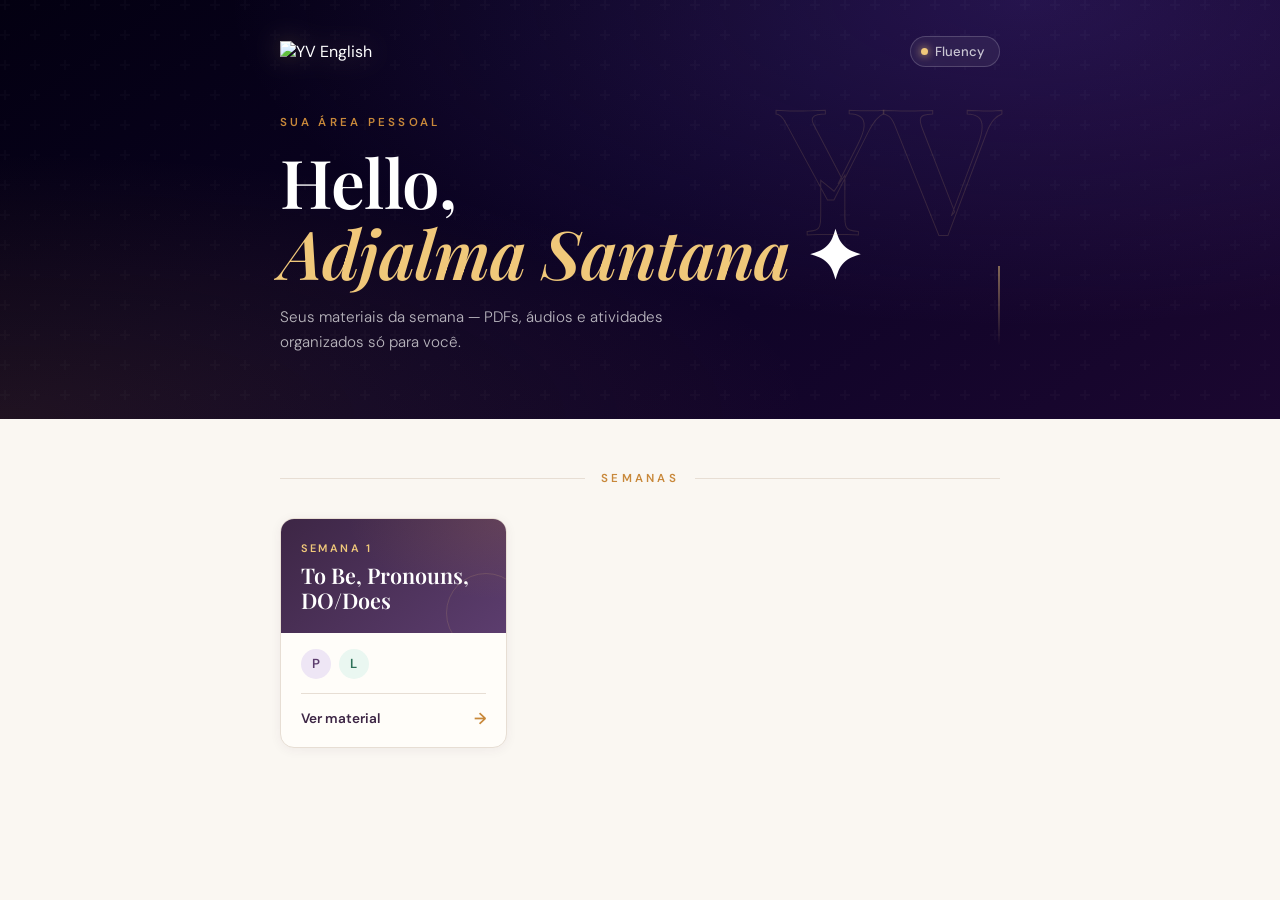
==== index.html @ 1f18ac41 "build" ====
<!DOCTYPE html>
<html lang="pt-BR">
<head>
  <meta charset="UTF-8" />
  <meta name="viewport" content="width=device-width, initial-scale=1.0"/>
  <title>YV English · Student</title>
  <link rel="preconnect" href="https://fonts.googleapis.com">
  <link href="https://fonts.googleapis.com/css2?family=Playfair+Display:ital,wght@0,400;0,600;1,400&family=DM+Sans:opsz,wght@9..40,300;9..40,400;9..40,500;9..40,600&display=swap" rel="stylesheet">
  <link rel="icon" href="https://www.yvenglish.com/assets/logo.png" type="image/png">
  <link rel="stylesheet" href="styles.css">
</head>
<body>

  <header class="hero">
    <div class="hero-inner">
      <nav class="hero-nav">
        <img src="https://www.yvenglish.com/assets/logo.png" alt="YV English" class="logo">
        <div class="student-badge">
          <span class="badge-dot"></span>
          <span>Fluency</span>
        </div>
      </nav>
      <div class="hero-body">
        <p class="eyebrow">Sua área pessoal</p>
        <h1>Hello,<br><em>Adjalma Santana</em> ✦</h1>
        <p class="hero-sub">Seus materiais da semana — PDFs, áudios e atividades organizados só para você.</p>
      </div>
      <div class="hero-deco" aria-hidden="true">
        <span class="deco-word">YV</span>
        <span class="deco-line"></span>
      </div>
    </div>
  </header>

  <main>
    <div class="section-label">
      <span class="label-line"></span>
      <p>Semanas</p>
      <span class="label-line"></span>
    </div>
    <section class="weeks-grid" id="weeksGrid"></section>
  </main>

  <div class="overlay" id="overlay">
    <div class="modal" role="dialog" aria-modal="true">
      <button class="modal-close" onclick="closeModal()" aria-label="Fechar">&#x2715;</button>
      <aside class="modal-aside">
        <p class="aside-week" id="modalWeekLabel"></p>
        <h2 class="aside-title" id="modalTitle"></h2>
        <span class="aside-rule"></span>
        <div class="aside-focus">
          <strong>Foco da semana</strong>
          <p id="modalFocus"></p>
        </div>
        <span class="aside-heart">&#x2665;</span>
      </aside>
      <section class="modal-body" id="modalBody"></section>
    </div>
  </div>

  <script src="script.js"></script>
</body>
</html>
---- styles.css ----
/* ══════════════════════════════════════════
   YV English — Plataforma do Aluno
   Paleta: site principal + header escura
══════════════════════════════════════════ */

:root {
  --cream:       #FAF7F2;
  --paper:       #FFFDF9;
  --amber:       #C8883A;
  --amber-soft:  #F0C87A;
  --plum:        #3D2645;
  --plum-mid:    #5C3D6E;
  --plum-light:  #EEE6F5;
  --text:        #1E1A1A;
  --muted:       #7A6E6E;
  --line:        #E7DED4;
  --radius:      14px;

  /* hero escuro */
  --hero-a: #030011;
  --hero-b: #0C0325;
  --hero-c: #1B0730;
}

*, *::before, *::after { margin: 0; padding: 0; box-sizing: border-box; }

html { scroll-behavior: smooth; }

body {
  font-family: 'DM Sans', sans-serif;
  background: var(--cream);
  color: var(--text);
  -webkit-font-smoothing: antialiased;
}

/* ── HERO ────────────────────────────── */

.hero {
  background:
    radial-gradient(ellipse at 80% 0%, rgba(123,79,214,.22) 0%, transparent 55%),
    radial-gradient(ellipse at 0% 100%, rgba(200,136,58,.12) 0%, transparent 45%),
    linear-gradient(145deg, var(--hero-a) 0%, var(--hero-b) 50%, var(--hero-c) 100%);
  color: #fff;
  position: relative;
  overflow: hidden;
}

.hero::after {
  content: '';
  position: absolute;
  inset: 0;
  background-image: url("data:image/svg+xml,%3Csvg width='60' height='60' viewBox='0 0 60 60' xmlns='http://www.w3.org/2000/svg'%3E%3Cg fill='none' fill-rule='evenodd'%3E%3Cg fill='%23ffffff' fill-opacity='0.018'%3E%3Cpath d='M36 34v-4h-2v4h-4v2h4v4h2v-4h4v-2h-4zm0-30V0h-2v4h-4v2h4v4h2V6h4V4h-4zM6 34v-4H4v4H0v2h4v4h2v-4h4v-2H6zM6 4V0H4v4H0v2h4v4h2V6h4V4H6z'/%3E%3C/g%3E%3C/g%3E%3C/svg%3E");
  pointer-events: none;
}

.hero-inner {
  position: relative;
  z-index: 1;
  padding: 28px 24px 52px;
  max-width: 900px;
  margin: 0 auto;
}

.hero-nav {
  display: flex;
  align-items: center;
  justify-content: space-between;
  margin-bottom: 48px;
}

.logo {
  width: 110px;
  height: auto;
  filter: drop-shadow(0 0 12px rgba(240,200,122,.25)) brightness(1.1);
  opacity: 1;
}

.student-badge {
  display: flex;
  align-items: center;
  gap: 7px;
  font-size: .82rem;
  font-weight: 500;
  color: rgba(255,255,255,.75);
  border: 1px solid rgba(255,255,255,.18);
  padding: 6px 14px 6px 10px;
  border-radius: 40px;
  backdrop-filter: blur(4px);
  background: rgba(255,255,255,.06);
}

.badge-dot {
  width: 7px;
  height: 7px;
  border-radius: 50%;
  background: var(--amber-soft);
  box-shadow: 0 0 8px var(--amber-soft);
  animation: pulse 2.4s ease-in-out infinite;
}

@keyframes pulse {
  0%, 100% { opacity: 1; transform: scale(1); }
  50%       { opacity: .6; transform: scale(.85); }
}

.eyebrow {
  font-size: .72rem;
  font-weight: 600;
  text-transform: uppercase;
  letter-spacing: .28em;
  color: var(--amber);
  margin-bottom: 16px;
}

.hero-body h1 {
  font-family: 'Playfair Display', serif;
  font-size: clamp(2.6rem, 8vw, 4.2rem);
  font-weight: 600;
  line-height: 1.05;
  margin-bottom: 18px;
  letter-spacing: -.01em;
}

.hero-body h1 em {
  font-style: italic;
  color: var(--amber-soft);
}

.hero-sub {
  font-size: .95rem;
  line-height: 1.65;
  color: rgba(255,255,255,.7);
  max-width: 440px;
  font-weight: 300;
}

.hero-deco {
  display: none;
}

@media (min-width: 640px) {
  .hero-inner {
    padding: 36px 7vw 64px;
  }

  .logo { width: 118px; }

  .hero-deco {
    display: block;
    position: absolute;
    right: 7vw;
    top: 50%;
    transform: translateY(-50%);
    text-align: right;
    z-index: 0;
  }

  .deco-word {
    font-family: 'Playfair Display', serif;
    font-size: 11rem;
    font-weight: 600;
    color: transparent;
    -webkit-text-stroke: 1px rgba(240,200,122,.14);
    line-height: 1;
    display: block;
  }

  .deco-line {
    display: block;
    width: 2px;
    height: 80px;
    background: linear-gradient(to bottom, var(--amber-soft), transparent);
    margin-left: auto;
    margin-top: 16px;
    opacity: .5;
  }
}

/* ── MAIN ────────────────────────────── */

main {
  max-width: 900px;
  margin: 0 auto;
  padding: 40px 24px 80px;
}

@media (min-width: 640px) {
  main { padding: 52px 7vw 100px; }
}

.section-label {
  display: flex;
  align-items: center;
  gap: 16px;
  margin-bottom: 32px;
}

.label-line {
  flex: 1;
  height: 1px;
  background: var(--line);
}

.section-label p {
  font-size: .72rem;
  font-weight: 600;
  text-transform: uppercase;
  letter-spacing: .28em;
  color: var(--amber);
  white-space: nowrap;
}

/* ── CARDS ────────────────────────────── */

.weeks-grid {
  display: grid;
  grid-template-columns: 1fr;
  gap: 16px;
}

@media (min-width: 540px) {
  .weeks-grid {
    grid-template-columns: repeat(2, 1fr);
    gap: 20px;
  }
}

@media (min-width: 860px) {
  .weeks-grid {
    grid-template-columns: repeat(3, 1fr);
  }
}

.week-card {
  background: var(--paper);
  border-radius: var(--radius);
  border: 1px solid var(--line);
  overflow: hidden;
  cursor: pointer;
  transition: transform .2s ease, box-shadow .2s ease, border-color .2s;
  box-shadow: 0 2px 12px rgba(61,38,69,.06);
}

.week-card:hover {
  transform: translateY(-3px);
  box-shadow: 0 14px 36px rgba(61,38,69,.12);
  border-color: var(--amber);
}

.week-card:active {
  transform: translateY(-1px);
}

.card-head {
  padding: 22px 20px 20px;
  background:
    radial-gradient(ellipse at 100% 0%, rgba(200,136,58,.15), transparent 50%),
    linear-gradient(140deg, var(--plum), var(--plum-mid));
  position: relative;
  overflow: hidden;
}

.card-head::after {
  content: '';
  position: absolute;
  right: -20px;
  bottom: -20px;
  width: 80px;
  height: 80px;
  border: 1.5px solid rgba(240,200,122,.15);
  border-radius: 50%;
}

.card-number {
  font-size: .68rem;
  font-weight: 600;
  text-transform: uppercase;
  letter-spacing: .22em;
  color: var(--amber-soft);
  margin-bottom: 8px;
}

.card-title {
  font-family: 'Playfair Display', serif;
  font-size: 1.35rem;
  font-weight: 600;
  color: #fff;
  line-height: 1.15;
}

.card-body {
  padding: 16px 20px 18px;
}

.card-icons {
  display: flex;
  gap: 8px;
  margin-bottom: 14px;
  flex-wrap: wrap;
}

.ricon {
  width: 30px;
  height: 30px;
  border-radius: 50%;
  display: grid;
  place-items: center;
  font-size: .82rem;
  font-weight: 600;
}

.ricon-pdf      { background: var(--plum-light); color: var(--plum-mid); }
.ricon-audio    { background: #FFF0DC;           color: #A0611A; }
.ricon-exercise { background: #FFF8EC;           color: var(--amber); }
.ricon-link     { background: #EAF7F1;           color: #2D7158; }
.ricon-video    { background: #FDEBEB;           color: #9D2828; }

.card-cta {
  padding-top: 14px;
  border-top: 1px solid var(--line);
  font-size: .85rem;
  font-weight: 600;
  color: var(--plum);
  display: flex;
  align-items: center;
  justify-content: space-between;
}

.card-cta-arrow {
  color: var(--amber);
  font-size: 1rem;
  transition: transform .2s;
}

.week-card:hover .card-cta-arrow {
  transform: translateX(4px);
}

/* ── OVERLAY ─────────────────────────── */

.overlay {
  display: none;
  position: fixed;
  inset: 0;
  background: rgba(10,6,18,.7);
  backdrop-filter: blur(10px);
  -webkit-backdrop-filter: blur(10px);
  z-index: 100;
  align-items: flex-end;
  justify-content: center;
  padding: 0;
}

.overlay.open {
  display: flex;
  animation: fadeIn .2s ease;
}

@keyframes fadeIn {
  from { opacity: 0; }
  to   { opacity: 1; }
}

@media (min-width: 640px) {
  .overlay {
    align-items: center;
    padding: 32px;
  }
}

/* ── MODAL ───────────────────────────── */

.modal {
  background: var(--paper);
  width: 100%;
  max-height: 92vh;
  border-radius: 18px 18px 0 0;
  overflow: hidden;
  display: flex;
  flex-direction: column;
  position: relative;
  box-shadow: 0 -8px 60px rgba(0,0,0,.3);
  animation: slideUp .3s cubic-bezier(.22,.68,0,1.05) both;
}

@keyframes slideUp {
  from { transform: translateY(60px); opacity: 0; }
  to   { transform: translateY(0);    opacity: 1; }
}

@media (min-width: 640px) {
  .modal {
    width: min(860px, 100%);
    max-height: 86vh;
    border-radius: 18px;
    flex-direction: row;
    animation: scaleIn .28s cubic-bezier(.22,.68,0,1.05) both;
  }

  @keyframes scaleIn {
    from { transform: scale(.95); opacity: 0; }
    to   { transform: scale(1);   opacity: 1; }
  }
}

.modal-close {
  position: absolute;
  top: 16px;
  right: 18px;
  background: rgba(255,255,255,.12);
  border: 1px solid rgba(255,255,255,.2);
  color: rgba(255,255,255,.8);
  width: 34px;
  height: 34px;
  border-radius: 50%;
  font-size: .9rem;
  cursor: pointer;
  display: grid;
  place-items: center;
  z-index: 10;
  transition: background .15s, color .15s;
}

.modal-close:hover {
  background: rgba(255,255,255,.22);
  color: #fff;
}

/* aside escura */
.modal-aside {
  background:
    radial-gradient(ellipse at 100% 0%, rgba(123,79,214,.22), transparent 50%),
    linear-gradient(155deg, #030011, #18062D);
  color: #fff;
  padding: 52px 28px 36px;
  flex-shrink: 0;
  display: flex;
  flex-direction: column;
}

@media (min-width: 640px) {
  .modal-aside {
    width: 260px;
    padding: 64px 32px 44px;
  }
}

.aside-week {
  font-size: .7rem;
  font-weight: 600;
  text-transform: uppercase;
  letter-spacing: .28em;
  color: var(--amber-soft);
  margin-bottom: 12px;
}

.aside-title {
  font-family: 'Playfair Display', serif;
  font-size: 1.9rem;
  font-weight: 600;
  line-height: 1.08;
}

.aside-rule {
  display: block;
  width: 40px;
  height: 2px;
  background: var(--amber);
  margin: 20px 0;
}

.aside-focus {
  flex: 1;
}

.aside-focus strong {
  display: block;
  font-size: .7rem;
  font-weight: 600;
  text-transform: uppercase;
  letter-spacing: .18em;
  color: var(--amber-soft);
  margin-bottom: 10px;
}

.aside-focus p {
  font-size: .88rem;
  line-height: 1.6;
  color: rgba(255,255,255,.75);
  font-weight: 300;
}

.aside-heart {
  display: block;
  margin-top: 28px;
  font-size: 1.3rem;
  color: var(--amber-soft);
}

/* modal body */
.modal-body {
  flex: 1;
  overflow-y: auto;
  -webkit-overflow-scrolling: touch;
  padding: 28px 24px 40px;
  background: var(--paper);
}

@media (min-width: 640px) {
  .modal-body {
    padding: 48px 40px 48px;
  }
}

/* ── RECURSOS ────────────────────────── */

.resource-section {
  margin-bottom: 26px;
}

.resource-section:last-child {
  margin-bottom: 0;
}

.res-title {
  font-size: .68rem;
  font-weight: 600;
  text-transform: uppercase;
  letter-spacing: .2em;
  color: var(--plum);
  margin-bottom: 10px;
  display: flex;
  align-items: center;
  gap: 8px;
}

.res-title::after {
  content: '';
  flex: 1;
  height: 1px;
  background: var(--line);
}

.res-list {
  display: flex;
  flex-direction: column;
  gap: 8px;
}

.res-item {
  border: 1px solid var(--line);
  border-radius: 10px;
  padding: 12px 14px;
  display: flex;
  align-items: center;
  justify-content: space-between;
  gap: 12px;
  font-size: .88rem;
  background: var(--cream);
  transition: border-color .15s;
}

.res-item:hover {
  border-color: var(--amber);
}

.res-item-label {
  color: var(--text);
  font-weight: 400;
  line-height: 1.4;
  flex: 1;
}

.res-actions {
  display: flex;
  gap: 6px;
  flex-shrink: 0;
}

.btn-open {
  color: var(--plum-mid);
  text-decoration: none;
  font-weight: 600;
  font-size: .82rem;
  padding: 5px 10px;
  border: 1px solid var(--plum-light);
  border-radius: 6px;
  transition: background .15s, color .15s;
  white-space: nowrap;
}

.btn-open:hover {
  background: var(--plum-light);
  color: var(--plum);
}

.btn-download {
  background: var(--amber);
  color: #fff !important;
  text-decoration: none;
  font-weight: 600;
  font-size: .82rem;
  padding: 5px 10px;
  border-radius: 6px;
  white-space: nowrap;
  transition: opacity .15s;
}

.btn-download:hover {
  opacity: .85;
}

/* exercícios */
.exercise-list {
  list-style: none;
  display: flex;
  flex-direction: column;
  gap: 8px;
}

.exercise-list li {
  display: flex;
  gap: 10px;
  align-items: flex-start;
  font-size: .88rem;
  line-height: 1.5;
  padding: 10px 14px;
  background: var(--cream);
  border: 1px solid var(--line);
  border-radius: 10px;
}

.exercise-list li::before {
  content: '✦';
  color: var(--amber);
  font-size: .65rem;
  margin-top: 4px;
  flex-shrink: 0;
}

/* áudio */
.res-item.audio-item {
  flex-direction: column;
  align-items: stretch;
}

.res-item.audio-item audio {
  width: 100%;
  height: 36px;
  margin-top: 8px;
  accent-color: var(--plum);
  border-radius: 6px;
}

.via-whatsapp {
  font-size: .78rem;
  color: var(--muted);
  font-style: italic;
  flex-shrink: 0;
}

/* dica da Yas */
.yas-tip {
  margin-top: 28px;
  padding: 16px 18px;
  background: #FFF8EC;
  border-left: 3px solid var(--amber);
  border-radius: 0 10px 10px 0;
  font-size: .86rem;
  color: #7A5520;
  line-height: 1.6;
}

.yas-tip strong {
  color: var(--amber);
  font-size: .68rem;
  text-transform: uppercase;
  letter-spacing: .14em;
  display: block;
  margin-bottom: 4px;
}
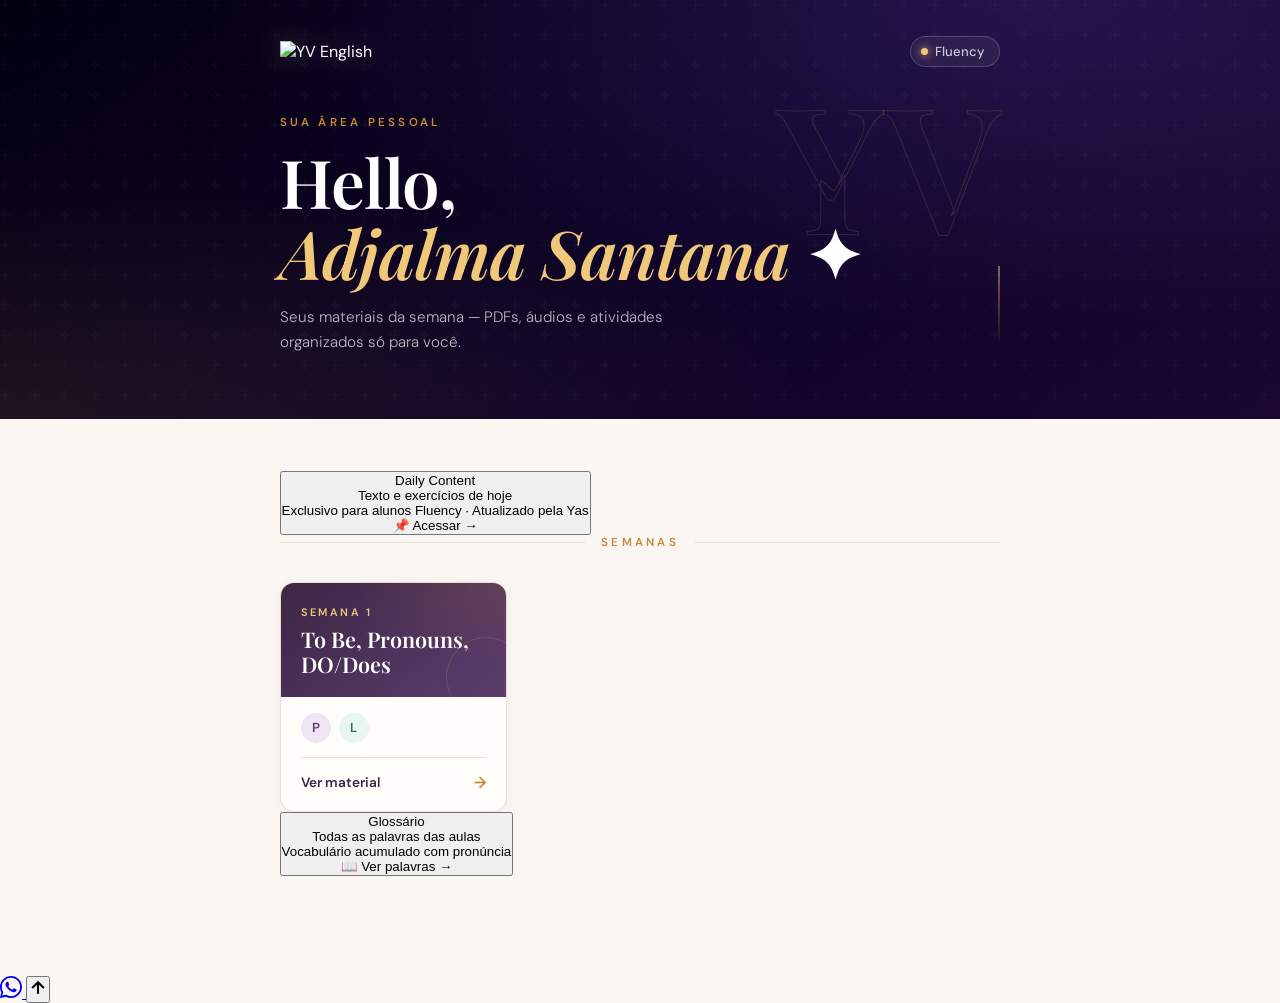
==== commit 024646a6: "Update index.html" ====
--- a/index.html
+++ b/index.html
@@ -1,16 +1,15 @@
 <!DOCTYPE html>
 <html lang="pt-BR">
 <head>
-  <meta charset="UTF-8" />
+  <meta charset="UTF-8"/>
   <meta name="viewport" content="width=device-width, initial-scale=1.0"/>
-  <title>YV English · Student</title>
+  <title>YV English · Adjalma Santana</title>
   <link rel="preconnect" href="https://fonts.googleapis.com">
   <link href="https://fonts.googleapis.com/css2?family=Playfair+Display:ital,wght@0,400;0,600;1,400&family=DM+Sans:opsz,wght@9..40,300;9..40,400;9..40,500;9..40,600&display=swap" rel="stylesheet">
   <link rel="icon" href="https://www.yvenglish.com/assets/logo.png" type="image/png">
   <link rel="stylesheet" href="styles.css">
 </head>
-<body>
-
+<body data-plan="Fluency">
   <header class="hero">
     <div class="hero-inner">
       <nav class="hero-nav">
@@ -31,16 +30,41 @@
       </div>
     </div>
   </header>
-
   <main>
+    <div class="daily-btn-wrap">
+      <button class="daily-btn" onclick="openDaily()">
+        <div class="daily-btn-left">
+          <span class="daily-tag">Daily Content</span>
+          <p class="daily-btn-title">Texto e exercícios de hoje</p>
+          <p class="daily-btn-sub">Exclusivo para alunos Fluency · Atualizado pela Yas</p>
+        </div>
+        <div class="daily-btn-right">
+          <span class="daily-pin">📌</span>
+          <span class="daily-btn-cta">Acessar →</span>
+        </div>
+      </button>
+    </div>
     <div class="section-label">
       <span class="label-line"></span>
       <p>Semanas</p>
       <span class="label-line"></span>
     </div>
     <section class="weeks-grid" id="weeksGrid"></section>
+    <div class="glossary-btn-wrap">
+      <button class="glossary-btn" onclick="toggleGlossary()">
+        <div class="glossary-btn-left">
+          <span class="glossary-tag">Glossário</span>
+          <p class="glossary-btn-title">Todas as palavras das aulas</p>
+          <p class="glossary-btn-sub">Vocabulário acumulado com pronúncia</p>
+        </div>
+        <div class="glossary-btn-right">
+          <span class="glossary-icon">📖</span>
+          <span class="glossary-btn-cta" id="glossaryBtnCta">Ver palavras →</span>
+        </div>
+      </button>
+    </div>
+    <section class="glossary-section" id="glossarySection" style="display:none; margin-top:16px;"></section>
   </main>
-
   <div class="overlay" id="overlay">
     <div class="modal" role="dialog" aria-modal="true">
       <button class="modal-close" onclick="closeModal()" aria-label="Fechar">&#x2715;</button>
@@ -57,7 +81,30 @@
       <section class="modal-body" id="modalBody"></section>
     </div>
   </div>
-
+  <div class="overlay" id="dailyOverlay">
+    <div class="modal" role="dialog" aria-modal="true">
+      <button class="modal-close" onclick="closeDaily()" aria-label="Fechar">&#x2715;</button>
+      <aside class="modal-aside daily-aside">
+        <p class="aside-week">Daily Content</p>
+        <h2 class="aside-title" id="dailyDate"></h2>
+        <span class="aside-rule"></span>
+        <div class="aside-focus">
+          <strong>Fluency</strong>
+          <p>Texto e exercícios exclusivos atualizados pela Yas.</p>
+        </div>
+        <span class="aside-heart">&#x2665;</span>
+      </aside>
+      <section class="modal-body" id="dailyBody"></section>
+    </div>
+  </div>
+  <div class="floating-btns">
+    <a class="float-btn float-wa" href="https://wa.me/5521965126480?text=Oi%20Yas%2C%20tenho%20uma%20d%C3%BAvida!" target="_blank" title="Falar com a Yas">
+      <svg viewBox="0 0 24 24" fill="currentColor" width="22" height="22"><path d="M17.472 14.382c-.297-.149-1.758-.867-2.03-.967-.273-.099-.471-.148-.67.15-.197.297-.767.966-.94 1.164-.173.199-.347.223-.644.075-.297-.15-1.255-.463-2.39-1.475-.883-.788-1.48-1.761-1.653-2.059-.173-.297-.018-.458.13-.606.134-.133.298-.347.446-.52.149-.174.198-.298.298-.497.099-.198.05-.371-.025-.52-.075-.149-.669-1.612-.916-2.207-.242-.579-.487-.5-.669-.51-.173-.008-.371-.01-.57-.01-.198 0-.52.074-.792.372-.272.297-1.04 1.016-1.04 2.479 0 1.462 1.065 2.875 1.213 3.074.149.198 2.096 3.2 5.077 4.487.709.306 1.262.489 1.694.625.712.227 1.36.195 1.871.118.571-.085 1.758-.719 2.006-1.413.248-.694.248-1.289.173-1.413-.074-.124-.272-.198-.57-.347z"/><path d="M12 0C5.373 0 0 5.373 0 12c0 2.127.558 4.126 1.533 5.858L.057 23.428a.5.5 0 0 0 .609.61l5.647-1.462A11.945 11.945 0 0 0 12 24c6.627 0 12-5.373 12-12S18.627 0 12 0zm0 22c-1.891 0-3.668-.523-5.188-1.435l-.372-.22-3.853.998 1.028-3.758-.242-.386A9.961 9.961 0 0 1 2 12C2 6.477 6.477 2 12 2s10 4.477 10 10-4.477 10-10 10z"/></svg>
+    </a>
+    <button class="float-btn float-top" onclick="window.scrollTo({top:0,behavior:'smooth'})" title="Voltar ao topo">
+      <svg viewBox="0 0 24 24" fill="none" stroke="currentColor" stroke-width="2.5" width="20" height="20"><path d="M12 19V5M5 12l7-7 7 7"/></svg>
+    </button>
+  </div>
   <script src="script.js"></script>
 </body>
-</html>+</html>
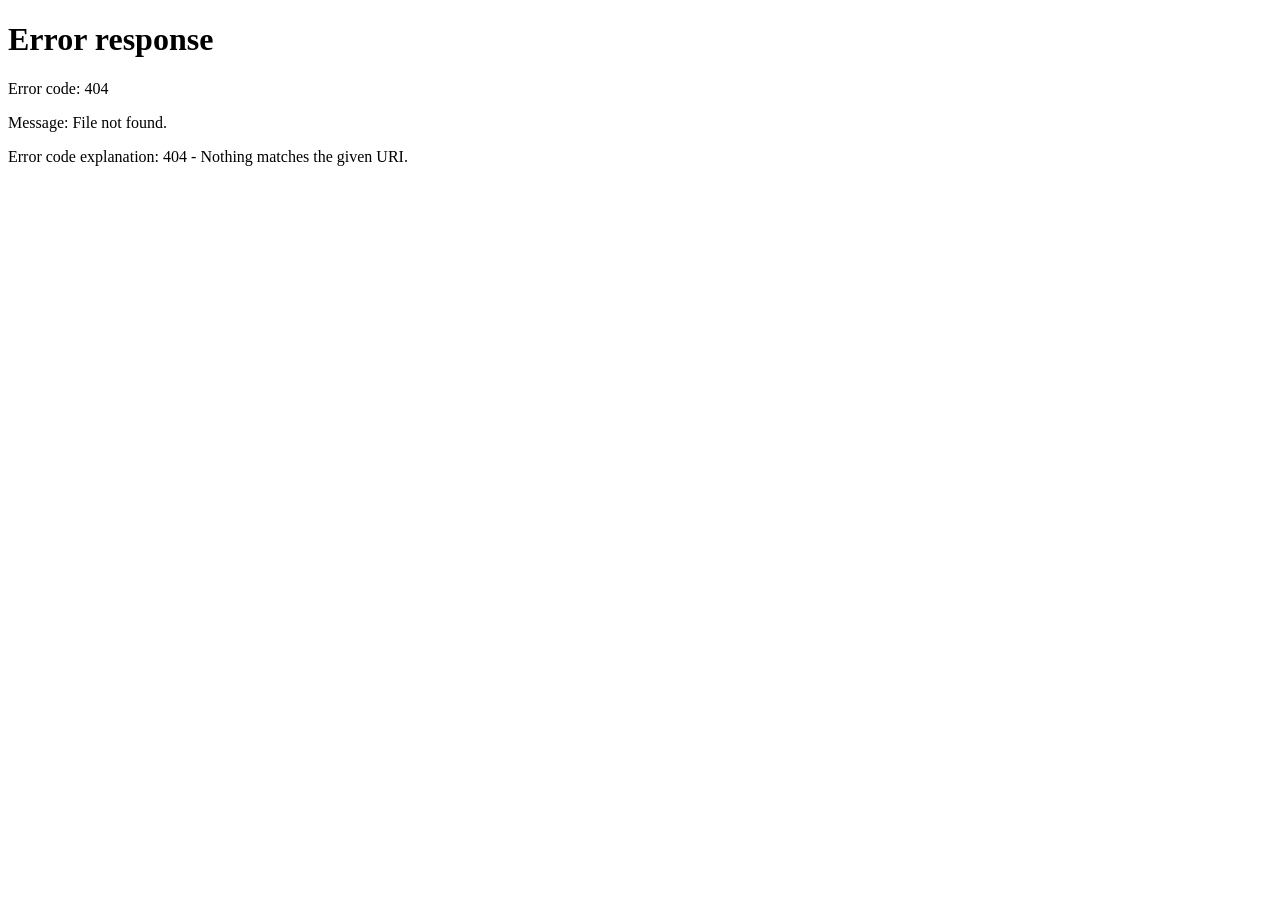
==== commit 975fb2b3: "Update index.html" ====
--- a/index.html
+++ b/index.html
@@ -1,110 +1,174 @@
 <!DOCTYPE html>
 <html lang="pt-BR">
 <head>
-  <meta charset="UTF-8"/>
-  <meta name="viewport" content="width=device-width, initial-scale=1.0"/>
+  <meta charset="UTF-8" />
+  <meta name="viewport" content="width=device-width, initial-scale=1.0" />
   <title>YV English · Adjalma Santana</title>
   <link rel="preconnect" href="https://fonts.googleapis.com">
-  <link href="https://fonts.googleapis.com/css2?family=Playfair+Display:ital,wght@0,400;0,600;1,400&family=DM+Sans:opsz,wght@9..40,300;9..40,400;9..40,500;9..40,600&display=swap" rel="stylesheet">
+  <link rel="preconnect" href="https://fonts.gstatic.com" crossorigin>
+  <link href="https://fonts.googleapis.com/css2?family=Playfair+Display:ital,wght@0,500;0,600;1,500;1,600&family=DM+Sans:opsz,wght@9..40,300;9..40,400;9..40,500;9..40,600;9..40,700&display=swap" rel="stylesheet">
   <link rel="icon" href="https://www.yvenglish.com/assets/logo.png" type="image/png">
   <link rel="stylesheet" href="styles.css">
 </head>
 <body data-plan="Fluency">
-  <header class="hero">
-    <div class="hero-inner">
-      <nav class="hero-nav">
-        <img src="https://www.yvenglish.com/assets/logo.png" alt="YV English" class="logo">
-        <div class="student-badge">
-          <span class="badge-dot"></span>
-          <span>Fluency</span>
+  <script>
+    (function protectStudentArea(){
+      const AUTH_KEY = "yv_adjalma_auth_until";
+      const SESSION_KEY = "yv_adjalma_session_auth";
+      const sessionOk = sessionStorage.getItem(SESSION_KEY) === "true";
+      const expiry = Number(localStorage.getItem(AUTH_KEY) || 0);
+      const rememberOk = expiry && Date.now() < expiry;
+
+      if (!sessionOk && !rememberOk) {
+        window.location.href = "login.html";
+      }
+    })();
+  </script>
+  <div class="site-shell unlocked" id="siteShell" aria-hidden="false">
+    <header class="hero">
+      <div class="hero-inner">
+        <nav class="hero-nav">
+          <img src="https://www.yvenglish.com/assets/logo.png" alt="YV English" class="logo">
+          <div class="nav-actions">
+            <div class="student-badge"><span class="badge-dot"></span><span>Fluency</span></div>
+            <button class="logout-btn" onclick="logoutStudent()">Sair</button>
+          </div>
+        </nav>
+
+        <div class="hero-grid">
+          <div class="hero-body">
+            <p class="eyebrow">Sua área pessoal</p>
+            <h1>Hello,<br><em>Adjalma Santana</em> ✦</h1>
+            <p class="hero-sub">Seu painel com semanas, Daily Content, exercícios extras, flashcards inteligentes e conteúdos recomendados pela Yas.</p>
+            <div class="hero-actions">
+              <button onclick="scrollToSection('weeksSection')">Ver semanas</button>
+              <button class="ghost" onclick="window.location.href='flashcards.html'">Estudar flashcards</button>
+            </div>
+          </div>
+
+          <aside class="hero-panel">
+            <span>Fluency Path</span>
+            <strong>Focus now</strong>
+            <p>Estruturas essenciais, vocabulário real, speaking e revisão guiada.</p>
+          </aside>
         </div>
-      </nav>
-      <div class="hero-body">
-        <p class="eyebrow">Sua área pessoal</p>
-        <h1>Hello,<br><em>Adjalma Santana</em> ✦</h1>
-        <p class="hero-sub">Seus materiais da semana — PDFs, áudios e atividades organizados só para você.</p>
       </div>
-      <div class="hero-deco" aria-hidden="true">
-        <span class="deco-word">YV</span>
-        <span class="deco-line"></span>
+    </header>
+
+    <main>
+      <section class="quick-grid" aria-label="Atalhos principais">
+        <button class="feature-card" onclick="openDaily()">
+          <span class="feature-icon">📌</span>
+          <span class="feature-kicker">Daily Content</span>
+          <strong>Texto e exercícios de hoje</strong>
+          <small>Liberado no seu plano Fluency</small>
+        </button>
+
+        <a class="feature-card" href="flashcards.html">
+          <span class="feature-icon">🃏</span>
+          <span class="feature-kicker">Smart Review</span>
+          <strong>Flashcards do glossário</strong>
+          <small>Revisão com algoritmo de repetição</small>
+        </a>
+
+        <button class="feature-card" onclick="scrollToSection('extraExercisesSection')">
+          <span class="feature-icon">✍️</span>
+          <span class="feature-kicker">Extra Practice</span>
+          <strong>Exercícios extras</strong>
+          <small>Páginas interativas por aula</small>
+        </button>
+      </section>
+
+      <section class="section-block" id="weeksSection">
+        <div class="section-heading">
+          <p>Semanas</p>
+          <h2>Material organizado por aula</h2>
+          <span>Abra cada semana para ver foco, exercícios, vocabulário e links extras.</span>
+        </div>
+        <section class="weeks-grid" id="weeksGrid"></section>
+      </section>
+
+      <section class="dark-section" id="extraExercisesSection">
+        <div class="section-heading light">
+          <p>Extra exercises</p>
+          <h2>Páginas práticas do Adjalma</h2>
+          <span>Atividades interativas que podem ser acessadas fora do material da semana.</span>
+        </div>
+        <div class="extra-exercises-grid" id="extraExercisesGrid"></div>
+      </section>
+
+      <section class="section-block" id="extraContentSection">
+        <div class="section-heading">
+          <p>Extra content</p>
+          <h2>Conteúdos recomendados</h2>
+          <span>Podcasts, livros, vídeos, sites e notas da Yas para complementar os estudos.</span>
+        </div>
+        <div class="content-tabs" id="contentTabs"></div>
+        <div class="content-grid" id="extraContentGrid"></div>
+      </section>
+
+      <section class="dark-section compact-cta">
+        <div>
+          <p class="eyebrow">Glossário</p>
+          <h2>Quer revisar as palavras em cards?</h2>
+          <span>Abra a página de flashcards para estudar com áudio, virar o card e marcar o que já sabe.</span>
+        </div>
+        <a class="dark-cta-btn" href="flashcards.html">Abrir flashcards →</a>
+      </section>
+
+      <section class="glossary-panel">
+        <button class="glossary-btn" onclick="toggleGlossary()">
+          <div>
+            <span>Glossário completo</span>
+            <strong>Todas as palavras das aulas</strong>
+            <small>Vocabulário acumulado com pronúncia e semana</small>
+          </div>
+          <b id="glossaryBtnCta">Ver palavras →</b>
+        </button>
+        <section class="glossary-section" id="glossarySection" style="display:none;"></section>
+      </section>
+    </main>
+
+    <div class="overlay" id="overlay">
+      <div class="modal" role="dialog" aria-modal="true">
+        <button class="modal-close" onclick="closeModal()" aria-label="Fechar">✕</button>
+        <aside class="modal-aside">
+          <p class="aside-week" id="modalWeekLabel"></p>
+          <h2 class="aside-title" id="modalTitle"></h2>
+          <span class="aside-rule"></span>
+          <div class="aside-focus">
+            <strong>Foco da semana</strong>
+            <p id="modalFocus"></p>
+          </div>
+          <span class="aside-heart">♥</span>
+        </aside>
+        <section class="modal-body" id="modalBody"></section>
       </div>
     </div>
-  </header>
-  <main>
-    <div class="daily-btn-wrap">
-      <button class="daily-btn" onclick="openDaily()">
-        <div class="daily-btn-left">
-          <span class="daily-tag">Daily Content</span>
-          <p class="daily-btn-title">Texto e exercícios de hoje</p>
-          <p class="daily-btn-sub">Exclusivo para alunos Fluency · Atualizado pela Yas</p>
-        </div>
-        <div class="daily-btn-right">
-          <span class="daily-pin">📌</span>
-          <span class="daily-btn-cta">Acessar →</span>
-        </div>
-      </button>
+
+    <div class="overlay" id="dailyOverlay">
+      <div class="modal" role="dialog" aria-modal="true">
+        <button class="modal-close" onclick="closeDaily()" aria-label="Fechar">✕</button>
+        <aside class="modal-aside daily-aside">
+          <p class="aside-week">Daily Content</p>
+          <h2 class="aside-title" id="dailyDate"></h2>
+          <span class="aside-rule"></span>
+          <div class="aside-focus">
+            <strong>Área bloqueada</strong>
+            <p>Texto e exercícios exclusivos do plano Fluency.</p>
+          </div>
+          <span class="aside-heart">♥</span>
+        </aside>
+        <section class="modal-body" id="dailyBody"></section>
+      </div>
     </div>
-    <div class="section-label">
-      <span class="label-line"></span>
-      <p>Semanas</p>
-      <span class="label-line"></span>
-    </div>
-    <section class="weeks-grid" id="weeksGrid"></section>
-    <div class="glossary-btn-wrap">
-      <button class="glossary-btn" onclick="toggleGlossary()">
-        <div class="glossary-btn-left">
-          <span class="glossary-tag">Glossário</span>
-          <p class="glossary-btn-title">Todas as palavras das aulas</p>
-          <p class="glossary-btn-sub">Vocabulário acumulado com pronúncia</p>
-        </div>
-        <div class="glossary-btn-right">
-          <span class="glossary-icon">📖</span>
-          <span class="glossary-btn-cta" id="glossaryBtnCta">Ver palavras →</span>
-        </div>
-      </button>
-    </div>
-    <section class="glossary-section" id="glossarySection" style="display:none; margin-top:16px;"></section>
-  </main>
-  <div class="overlay" id="overlay">
-    <div class="modal" role="dialog" aria-modal="true">
-      <button class="modal-close" onclick="closeModal()" aria-label="Fechar">&#x2715;</button>
-      <aside class="modal-aside">
-        <p class="aside-week" id="modalWeekLabel"></p>
-        <h2 class="aside-title" id="modalTitle"></h2>
-        <span class="aside-rule"></span>
-        <div class="aside-focus">
-          <strong>Foco da semana</strong>
-          <p id="modalFocus"></p>
-        </div>
-        <span class="aside-heart">&#x2665;</span>
-      </aside>
-      <section class="modal-body" id="modalBody"></section>
+
+    <div class="floating-btns">
+      <a class="float-btn float-wa" href="https://wa.me/5521965126480?text=Oi%20Yas%2C%20tenho%20uma%20d%C3%BAvida!" target="_blank" title="Falar com a Yas">✆</a>
+      <button class="float-btn float-top" onclick="window.scrollTo({top:0,behavior:'smooth'})" title="Voltar ao topo">↑</button>
     </div>
   </div>
-  <div class="overlay" id="dailyOverlay">
-    <div class="modal" role="dialog" aria-modal="true">
-      <button class="modal-close" onclick="closeDaily()" aria-label="Fechar">&#x2715;</button>
-      <aside class="modal-aside daily-aside">
-        <p class="aside-week">Daily Content</p>
-        <h2 class="aside-title" id="dailyDate"></h2>
-        <span class="aside-rule"></span>
-        <div class="aside-focus">
-          <strong>Fluency</strong>
-          <p>Texto e exercícios exclusivos atualizados pela Yas.</p>
-        </div>
-        <span class="aside-heart">&#x2665;</span>
-      </aside>
-      <section class="modal-body" id="dailyBody"></section>
-    </div>
-  </div>
-  <div class="floating-btns">
-    <a class="float-btn float-wa" href="https://wa.me/5521965126480?text=Oi%20Yas%2C%20tenho%20uma%20d%C3%BAvida!" target="_blank" title="Falar com a Yas">
-      <svg viewBox="0 0 24 24" fill="currentColor" width="22" height="22"><path d="M17.472 14.382c-.297-.149-1.758-.867-2.03-.967-.273-.099-.471-.148-.67.15-.197.297-.767.966-.94 1.164-.173.199-.347.223-.644.075-.297-.15-1.255-.463-2.39-1.475-.883-.788-1.48-1.761-1.653-2.059-.173-.297-.018-.458.13-.606.134-.133.298-.347.446-.52.149-.174.198-.298.298-.497.099-.198.05-.371-.025-.52-.075-.149-.669-1.612-.916-2.207-.242-.579-.487-.5-.669-.51-.173-.008-.371-.01-.57-.01-.198 0-.52.074-.792.372-.272.297-1.04 1.016-1.04 2.479 0 1.462 1.065 2.875 1.213 3.074.149.198 2.096 3.2 5.077 4.487.709.306 1.262.489 1.694.625.712.227 1.36.195 1.871.118.571-.085 1.758-.719 2.006-1.413.248-.694.248-1.289.173-1.413-.074-.124-.272-.198-.57-.347z"/><path d="M12 0C5.373 0 0 5.373 0 12c0 2.127.558 4.126 1.533 5.858L.057 23.428a.5.5 0 0 0 .609.61l5.647-1.462A11.945 11.945 0 0 0 12 24c6.627 0 12-5.373 12-12S18.627 0 12 0zm0 22c-1.891 0-3.668-.523-5.188-1.435l-.372-.22-3.853.998 1.028-3.758-.242-.386A9.961 9.961 0 0 1 2 12C2 6.477 6.477 2 12 2s10 4.477 10 10-4.477 10-10 10z"/></svg>
-    </a>
-    <button class="float-btn float-top" onclick="window.scrollTo({top:0,behavior:'smooth'})" title="Voltar ao topo">
-      <svg viewBox="0 0 24 24" fill="none" stroke="currentColor" stroke-width="2.5" width="20" height="20"><path d="M12 19V5M5 12l7-7 7 7"/></svg>
-    </button>
-  </div>
+
   <script src="script.js"></script>
 </body>
 </html>
--- a/styles.css
+++ b/styles.css
@@ -15,17 +15,13 @@
   --muted:       #7A6E6E;
   --line:        #E7DED4;
   --radius:      14px;
-
-  /* hero escuro */
   --hero-a: #030011;
   --hero-b: #0C0325;
   --hero-c: #1B0730;
 }
 
 *, *::before, *::after { margin: 0; padding: 0; box-sizing: border-box; }
-
 html { scroll-behavior: smooth; }
-
 body {
   font-family: 'DM Sans', sans-serif;
   background: var(--cream);
@@ -33,8 +29,7 @@
   -webkit-font-smoothing: antialiased;
 }
 
-/* ── HERO ────────────────────────────── */
-
+/* ── HERO ── */
 .hero {
   background:
     radial-gradient(ellipse at 80% 0%, rgba(123,79,214,.22) 0%, transparent 55%),
@@ -44,7 +39,6 @@
   position: relative;
   overflow: hidden;
 }
-
 .hero::after {
   content: '';
   position: absolute;
@@ -52,7 +46,6 @@
   background-image: url("data:image/svg+xml,%3Csvg width='60' height='60' viewBox='0 0 60 60' xmlns='http://www.w3.org/2000/svg'%3E%3Cg fill='none' fill-rule='evenodd'%3E%3Cg fill='%23ffffff' fill-opacity='0.018'%3E%3Cpath d='M36 34v-4h-2v4h-4v2h4v4h2v-4h4v-2h-4zm0-30V0h-2v4h-4v2h4v4h2V6h4V4h-4zM6 34v-4H4v4H0v2h4v4h2v-4h4v-2H6zM6 4V0H4v4H0v2h4v4h2V6h4V4H6z'/%3E%3C/g%3E%3C/g%3E%3C/svg%3E");
   pointer-events: none;
 }
-
 .hero-inner {
   position: relative;
   z-index: 1;
@@ -60,21 +53,17 @@
   max-width: 900px;
   margin: 0 auto;
 }
-
 .hero-nav {
   display: flex;
   align-items: center;
   justify-content: space-between;
   margin-bottom: 48px;
 }
-
 .logo {
   width: 110px;
   height: auto;
   filter: drop-shadow(0 0 12px rgba(240,200,122,.25)) brightness(1.1);
-  opacity: 1;
-}
-
+}
 .student-badge {
   display: flex;
   align-items: center;
@@ -88,7 +77,6 @@
   backdrop-filter: blur(4px);
   background: rgba(255,255,255,.06);
 }
-
 .badge-dot {
   width: 7px;
   height: 7px;
@@ -97,12 +85,10 @@
   box-shadow: 0 0 8px var(--amber-soft);
   animation: pulse 2.4s ease-in-out infinite;
 }
-
 @keyframes pulse {
   0%, 100% { opacity: 1; transform: scale(1); }
   50%       { opacity: .6; transform: scale(.85); }
 }
-
 .eyebrow {
   font-size: .72rem;
   font-weight: 600;
@@ -111,7 +97,6 @@
   color: var(--amber);
   margin-bottom: 16px;
 }
-
 .hero-body h1 {
   font-family: 'Playfair Display', serif;
   font-size: clamp(2.6rem, 8vw, 4.2rem);
@@ -120,12 +105,7 @@
   margin-bottom: 18px;
   letter-spacing: -.01em;
 }
-
-.hero-body h1 em {
-  font-style: italic;
-  color: var(--amber-soft);
-}
-
+.hero-body h1 em { font-style: italic; color: var(--amber-soft); }
 .hero-sub {
   font-size: .95rem;
   line-height: 1.65;
@@ -133,18 +113,10 @@
   max-width: 440px;
   font-weight: 300;
 }
-
-.hero-deco {
-  display: none;
-}
-
+.hero-deco { display: none; }
 @media (min-width: 640px) {
-  .hero-inner {
-    padding: 36px 7vw 64px;
-  }
-
+  .hero-inner { padding: 36px 7vw 64px; }
   .logo { width: 118px; }
-
   .hero-deco {
     display: block;
     position: absolute;
@@ -154,7 +126,6 @@
     text-align: right;
     z-index: 0;
   }
-
   .deco-word {
     font-family: 'Playfair Display', serif;
     font-size: 11rem;
@@ -164,7 +135,6 @@
     line-height: 1;
     display: block;
   }
-
   .deco-line {
     display: block;
     width: 2px;
@@ -176,17 +146,13 @@
   }
 }
 
-/* ── MAIN ────────────────────────────── */
-
+/* ── MAIN ── */
 main {
   max-width: 900px;
   margin: 0 auto;
   padding: 40px 24px 80px;
 }
-
-@media (min-width: 640px) {
-  main { padding: 52px 7vw 100px; }
-}
+@media (min-width: 640px) { main { padding: 52px 7vw 100px; } }
 
 .section-label {
   display: flex;
@@ -194,13 +160,7 @@
   gap: 16px;
   margin-bottom: 32px;
 }
-
-.label-line {
-  flex: 1;
-  height: 1px;
-  background: var(--line);
-}
-
+.label-line { flex: 1; height: 1px; background: var(--line); }
 .section-label p {
   font-size: .72rem;
   font-weight: 600;
@@ -210,26 +170,14 @@
   white-space: nowrap;
 }
 
-/* ── CARDS ────────────────────────────── */
-
+/* ── CARDS ── */
 .weeks-grid {
   display: grid;
   grid-template-columns: 1fr;
   gap: 16px;
 }
-
-@media (min-width: 540px) {
-  .weeks-grid {
-    grid-template-columns: repeat(2, 1fr);
-    gap: 20px;
-  }
-}
-
-@media (min-width: 860px) {
-  .weeks-grid {
-    grid-template-columns: repeat(3, 1fr);
-  }
-}
+@media (min-width: 540px) { .weeks-grid { grid-template-columns: repeat(2, 1fr); gap: 20px; } }
+@media (min-width: 860px) { .weeks-grid { grid-template-columns: repeat(3, 1fr); } }
 
 .week-card {
   background: var(--paper);
@@ -240,16 +188,12 @@
   transition: transform .2s ease, box-shadow .2s ease, border-color .2s;
   box-shadow: 0 2px 12px rgba(61,38,69,.06);
 }
-
 .week-card:hover {
   transform: translateY(-3px);
   box-shadow: 0 14px 36px rgba(61,38,69,.12);
   border-color: var(--amber);
 }
-
-.week-card:active {
-  transform: translateY(-1px);
-}
+.week-card:active { transform: translateY(-1px); }
 
 .card-head {
   padding: 22px 20px 20px;
@@ -259,18 +203,14 @@
   position: relative;
   overflow: hidden;
 }
-
 .card-head::after {
   content: '';
   position: absolute;
-  right: -20px;
-  bottom: -20px;
-  width: 80px;
-  height: 80px;
+  right: -20px; bottom: -20px;
+  width: 80px; height: 80px;
   border: 1.5px solid rgba(240,200,122,.15);
   border-radius: 50%;
 }
-
 .card-number {
   font-size: .68rem;
   font-weight: 600;
@@ -279,7 +219,6 @@
   color: var(--amber-soft);
   margin-bottom: 8px;
 }
-
 .card-title {
   font-family: 'Playfair Display', serif;
   font-size: 1.35rem;
@@ -287,33 +226,20 @@
   color: #fff;
   line-height: 1.15;
 }
-
-.card-body {
-  padding: 16px 20px 18px;
-}
-
-.card-icons {
-  display: flex;
-  gap: 8px;
-  margin-bottom: 14px;
-  flex-wrap: wrap;
-}
-
+.card-body { padding: 16px 20px 18px; }
+.card-icons { display: flex; gap: 8px; margin-bottom: 14px; flex-wrap: wrap; }
 .ricon {
-  width: 30px;
-  height: 30px;
+  width: 30px; height: 30px;
   border-radius: 50%;
-  display: grid;
-  place-items: center;
-  font-size: .82rem;
-  font-weight: 600;
-}
-
+  display: grid; place-items: center;
+  font-size: .82rem; font-weight: 600;
+}
 .ricon-pdf      { background: var(--plum-light); color: var(--plum-mid); }
-.ricon-audio    { background: #FFF0DC;           color: #A0611A; }
-.ricon-exercise { background: #FFF8EC;           color: var(--amber); }
-.ricon-link     { background: #EAF7F1;           color: #2D7158; }
-.ricon-video    { background: #FDEBEB;           color: #9D2828; }
+.ricon-audio    { background: #FFF0DC; color: #A0611A; }
+.ricon-exercise { background: #FFF8EC; color: var(--amber); }
+.ricon-link     { background: #EAF7F1; color: #2D7158; }
+.ricon-video    { background: #FDEBEB; color: #9D2828; }
+.ricon-vocab    { background: #FFF0DC; color: #A0611A; }
 
 .card-cta {
   padding-top: 14px;
@@ -325,19 +251,10 @@
   align-items: center;
   justify-content: space-between;
 }
-
-.card-cta-arrow {
-  color: var(--amber);
-  font-size: 1rem;
-  transition: transform .2s;
-}
-
-.week-card:hover .card-cta-arrow {
-  transform: translateX(4px);
-}
-
-/* ── OVERLAY ─────────────────────────── */
-
+.card-cta-arrow { color: var(--amber); font-size: 1rem; transition: transform .2s; }
+.week-card:hover .card-cta-arrow { transform: translateX(4px); }
+
+/* ── OVERLAY ── */
 .overlay {
   display: none;
   position: fixed;
@@ -350,26 +267,11 @@
   justify-content: center;
   padding: 0;
 }
-
-.overlay.open {
-  display: flex;
-  animation: fadeIn .2s ease;
-}
-
-@keyframes fadeIn {
-  from { opacity: 0; }
-  to   { opacity: 1; }
-}
-
-@media (min-width: 640px) {
-  .overlay {
-    align-items: center;
-    padding: 32px;
-  }
-}
-
-/* ── MODAL ───────────────────────────── */
-
+.overlay.open { display: flex; animation: fadeIn .2s ease; }
+@keyframes fadeIn { from { opacity: 0; } to { opacity: 1; } }
+@media (min-width: 640px) { .overlay { align-items: center; padding: 32px; } }
+
+/* ── MODAL ── */
 .modal {
   background: var(--paper);
   width: 100%;
@@ -382,12 +284,10 @@
   box-shadow: 0 -8px 60px rgba(0,0,0,.3);
   animation: slideUp .3s cubic-bezier(.22,.68,0,1.05) both;
 }
-
 @keyframes slideUp {
   from { transform: translateY(60px); opacity: 0; }
-  to   { transform: translateY(0);    opacity: 1; }
-}
-
+  to   { transform: translateY(0); opacity: 1; }
+}
 @media (min-width: 640px) {
   .modal {
     width: min(860px, 100%);
@@ -396,108 +296,88 @@
     flex-direction: row;
     animation: scaleIn .28s cubic-bezier(.22,.68,0,1.05) both;
   }
-
   @keyframes scaleIn {
     from { transform: scale(.95); opacity: 0; }
-    to   { transform: scale(1);   opacity: 1; }
+    to   { transform: scale(1); opacity: 1; }
   }
 }
-
 .modal-close {
   position: absolute;
-  top: 16px;
-  right: 18px;
-  background: rgba(255,255,255,.12);
-  border: 1px solid rgba(255,255,255,.2);
-  color: rgba(255,255,255,.8);
-  width: 34px;
-  height: 34px;
+  top: 14px; right: 14px;
+  background: rgba(255,255,255,.15);
+  border: 1px solid rgba(255,255,255,.25);
+  color: #fff;
+  width: 36px; height: 36px;
   border-radius: 50%;
   font-size: .9rem;
   cursor: pointer;
-  display: grid;
-  place-items: center;
-  z-index: 10;
-  transition: background .15s, color .15s;
-}
-
-.modal-close:hover {
-  background: rgba(255,255,255,.22);
-  color: #fff;
-}
-
-/* aside escura */
+  display: grid; place-items: center;
+  z-index: 20;
+  transition: background .15s;
+  flex-shrink: 0;
+}
+.modal-close:hover { background: rgba(255,255,255,.28); }
+
 .modal-aside {
   background:
     radial-gradient(ellipse at 100% 0%, rgba(123,79,214,.22), transparent 50%),
     linear-gradient(155deg, #030011, #18062D);
   color: #fff;
-  padding: 52px 28px 36px;
+  padding: 44px 24px 20px;
   flex-shrink: 0;
   display: flex;
   flex-direction: column;
 }
-
-@media (min-width: 640px) {
+/* mobile: aside compacta — esconde foco e coração */
+@media (max-width: 639px) {
   .modal-aside {
-    width: 260px;
-    padding: 64px 32px 44px;
+    padding: 52px 24px 18px;
+    flex-direction: row;
+    align-items: center;
+    gap: 16px;
+    flex-wrap: wrap;
   }
-}
+  .aside-rule,
+  .aside-focus,
+  .aside-heart { display: none; }
+  .aside-week  { margin-bottom: 4px; }
+  .aside-title { font-size: 1.3rem; }
+  .modal-close {
+    top: 12px;
+    right: 12px;
+    background: rgba(255,255,255,.2);
+    width: 36px;
+    height: 36px;
+    z-index: 30;
+  }
+}
+@media (min-width: 640px) { .modal-aside { width: 260px; padding: 64px 32px 44px; } }
 
 .aside-week {
-  font-size: .7rem;
-  font-weight: 600;
-  text-transform: uppercase;
-  letter-spacing: .28em;
-  color: var(--amber-soft);
-  margin-bottom: 12px;
-}
-
+  font-size: .7rem; font-weight: 600;
+  text-transform: uppercase; letter-spacing: .28em;
+  color: var(--amber-soft); margin-bottom: 12px;
+}
 .aside-title {
   font-family: 'Playfair Display', serif;
-  font-size: 1.9rem;
-  font-weight: 600;
-  line-height: 1.08;
-}
-
+  font-size: 1.9rem; font-weight: 600; line-height: 1.08;
+}
 .aside-rule {
-  display: block;
-  width: 40px;
-  height: 2px;
-  background: var(--amber);
-  margin: 20px 0;
-}
-
-.aside-focus {
-  flex: 1;
-}
-
+  display: block; width: 40px; height: 2px;
+  background: var(--amber); margin: 20px 0;
+}
+.aside-focus { flex: 1; }
 .aside-focus strong {
-  display: block;
-  font-size: .7rem;
-  font-weight: 600;
-  text-transform: uppercase;
-  letter-spacing: .18em;
-  color: var(--amber-soft);
-  margin-bottom: 10px;
-}
-
+  display: block; font-size: .7rem; font-weight: 600;
+  text-transform: uppercase; letter-spacing: .18em;
+  color: var(--amber-soft); margin-bottom: 10px;
+}
 .aside-focus p {
-  font-size: .88rem;
-  line-height: 1.6;
-  color: rgba(255,255,255,.75);
-  font-weight: 300;
-}
-
-.aside-heart {
-  display: block;
-  margin-top: 28px;
-  font-size: 1.3rem;
-  color: var(--amber-soft);
-}
-
-/* modal body */
+  font-size: .88rem; line-height: 1.6;
+  color: rgba(255,255,255,.75); font-weight: 300;
+}
+.aside-heart { display: block; margin-top: 28px; font-size: 1.3rem; color: var(--amber-soft); }
+
 .modal-body {
   flex: 1;
   overflow-y: auto;
@@ -505,177 +385,678 @@
   padding: 28px 24px 40px;
   background: var(--paper);
 }
-
-@media (min-width: 640px) {
-  .modal-body {
-    padding: 48px 40px 48px;
-  }
-}
-
-/* ── RECURSOS ────────────────────────── */
-
-.resource-section {
-  margin-bottom: 26px;
-}
-
-.resource-section:last-child {
-  margin-bottom: 0;
-}
-
+@media (min-width: 640px) { .modal-body { padding: 48px 40px 48px; } }
+
+/* ── RECURSOS ── */
+.resource-section { margin-bottom: 26px; }
+.resource-section:last-child { margin-bottom: 0; }
 .res-title {
-  font-size: .68rem;
-  font-weight: 600;
-  text-transform: uppercase;
-  letter-spacing: .2em;
-  color: var(--plum);
-  margin-bottom: 10px;
-  display: flex;
-  align-items: center;
-  gap: 8px;
-}
-
-.res-title::after {
-  content: '';
-  flex: 1;
-  height: 1px;
-  background: var(--line);
-}
-
-.res-list {
-  display: flex;
-  flex-direction: column;
-  gap: 8px;
-}
-
+  font-size: .68rem; font-weight: 600;
+  text-transform: uppercase; letter-spacing: .2em;
+  color: var(--plum); margin-bottom: 10px;
+  display: flex; align-items: center; gap: 8px;
+}
+.res-title::after { content: ''; flex: 1; height: 1px; background: var(--line); }
+.res-list { display: flex; flex-direction: column; gap: 8px; }
 .res-item {
   border: 1px solid var(--line);
   border-radius: 10px;
   padding: 12px 14px;
+  display: flex; align-items: center;
+  justify-content: space-between;
+  gap: 12px; font-size: .88rem;
+  background: var(--cream);
+  transition: border-color .15s;
+}
+.res-item:hover { border-color: var(--amber); }
+.res-item-label { color: var(--text); font-weight: 400; line-height: 1.4; flex: 1; }
+.res-actions { display: flex; gap: 6px; flex-shrink: 0; }
+.btn-open {
+  color: var(--plum-mid); text-decoration: none; font-weight: 600;
+  font-size: .82rem; padding: 5px 10px;
+  border: 1px solid var(--plum-light); border-radius: 6px;
+  transition: background .15s, color .15s; white-space: nowrap;
+}
+.btn-open:hover { background: var(--plum-light); color: var(--plum); }
+.btn-download {
+  background: var(--amber); color: #fff !important;
+  text-decoration: none; font-weight: 600; font-size: .82rem;
+  padding: 5px 10px; border-radius: 6px; white-space: nowrap;
+  transition: opacity .15s;
+}
+.btn-download:hover { opacity: .85; }
+
+.exercise-list { list-style: none; display: flex; flex-direction: column; gap: 8px; }
+.exercise-list li {
+  display: flex; gap: 10px; align-items: flex-start;
+  font-size: .88rem; line-height: 1.5; padding: 10px 14px;
+  background: var(--cream); border: 1px solid var(--line); border-radius: 10px;
+}
+.exercise-list li::before {
+  content: '✦'; color: var(--amber); font-size: .65rem;
+  margin-top: 4px; flex-shrink: 0;
+}
+
+.res-item.audio-item { flex-direction: column; align-items: stretch; }
+.res-item.audio-item audio {
+  width: 100%; height: 36px; margin-top: 8px;
+  accent-color: var(--plum); border-radius: 6px;
+}
+.via-whatsapp { font-size: .78rem; color: var(--muted); font-style: italic; flex-shrink: 0; }
+
+.yas-tip {
+  margin-top: 28px; padding: 16px 18px;
+  background: #FFF8EC; border-left: 3px solid var(--amber);
+  border-radius: 0 10px 10px 0; font-size: .86rem; color: #7A5520; line-height: 1.6;
+}
+.yas-tip strong {
+  color: var(--amber); font-size: .68rem; text-transform: uppercase;
+  letter-spacing: .14em; display: block; margin-bottom: 4px;
+}
+
+/* ── VOCABULÁRIO ── */
+.vocab-grid {
+  display: grid;
+  grid-template-columns: repeat(auto-fill, minmax(130px, 1fr));
+  gap: 10px;
+}
+.vocab-card {
+  height: 100px;
+  cursor: pointer;
+  perspective: 600px;
+  -webkit-perspective: 600px;
+  outline: none;
+  position: relative;
+}
+.vocab-card:focus .vocab-front,
+.vocab-card:focus .vocab-back { box-shadow: 0 0 0 2px var(--amber); }
+
+.vocab-front, .vocab-back {
+  position: absolute; inset: 0;
+  border-radius: var(--radius);
+  border: 1px solid var(--line);
+  display: flex; flex-direction: column;
+  align-items: center; justify-content: center;
+  padding: 8px 10px;
+  backface-visibility: hidden;
+  -webkit-backface-visibility: hidden;
+  transition: transform .42s cubic-bezier(.4,0,.2,1);
+  text-align: center;
+}
+.vocab-front {
+  background: var(--paper);
+  transform: rotateY(0deg);
+  justify-content: flex-start;
+  padding-top: 6px;
+}
+.vocab-back  { background: var(--plum); border-color: var(--plum); transform: rotateY(180deg); }
+.vocab-card.flipped .vocab-front { transform: rotateY(-180deg); }
+.vocab-card.flipped .vocab-back  { transform: rotateY(0deg); }
+
+.vocab-front-inner {
+  display: flex; flex-direction: column; align-items: center; flex: 1; justify-content: center;
+}
+.vocab-word {
+  font-family: 'Playfair Display', serif;
+  font-size: .92rem; font-weight: 600; color: var(--plum); line-height: 1.2;
+}
+.vocab-phonetic {
+  font-size: .68rem; color: var(--muted); margin-top: 3px;
+  font-weight: 300; letter-spacing: .02em;
+}
+.vocab-hint {
+  font-size: .6rem; color: var(--muted); margin-top: 4px;
+  text-transform: uppercase; letter-spacing: .1em;
+}
+.vocab-translation {
+  font-size: .9rem; font-weight: 500;
+  color: var(--amber-soft); line-height: 1.3;
+}
+.vocab-speak-btn {
+  position: static;
+  background: none; border: none; cursor: pointer;
+  font-size: .85rem; padding: 3px 6px; border-radius: 6px;
+  color: var(--muted); transition: color .15s, background .15s; line-height: 1;
+  margin-bottom: 2px;
+  align-self: flex-end;
+}
+.vocab-speak-btn:hover { color: var(--amber); background: #FFF8EC; }
+.vocab-speak-btn.speaking {
+  color: var(--amber);
+  animation: speakPulse .6s ease-in-out infinite alternate;
+}
+@keyframes speakPulse { from { opacity: 1; } to { opacity: .4; } }
+
+/* ── GLOSSÁRIO ── */
+.glossary-section {
+  max-width: 860px; margin: 0 auto;
+  background: var(--paper);
+  border: 1px solid var(--line);
+  border-radius: var(--radius); overflow: hidden;
+}
+.glossary-empty {
+  padding: 28px 24px; font-size: .9rem;
+  color: var(--muted); text-align: center;
+}
+.glossary-row {
+  display: flex; align-items: center; gap: 12px;
+  padding: 12px 20px;
+  border-bottom: 1px solid var(--line);
+  transition: background .12s;
+}
+.glossary-row:last-child { border-bottom: none; }
+.glossary-row:hover { background: var(--cream); }
+.glos-word {
+  font-family: 'Playfair Display', serif;
+  font-size: .92rem; font-weight: 600; color: var(--plum);
+  min-width: 130px; flex-shrink: 0;
+}
+.glos-trans { font-size: .85rem; color: var(--text); flex: 1; }
+.glos-phonetic {
+  font-size: .75rem; color: var(--muted);
+  font-weight: 300; margin-left: 4px;
+}
+.glos-speak {
+  background: none; border: none; cursor: pointer;
+  font-size: .82rem; color: var(--muted);
+  padding: 2px 4px; border-radius: 4px;
+  transition: color .15s; flex-shrink: 0;
+}
+.glos-speak:hover { color: var(--amber); }
+.glos-week-badge {
+  font-size: .65rem; font-weight: 600;
+  text-transform: uppercase; letter-spacing: .1em;
+  color: var(--amber); background: #FFF8EC;
+  border: 1px solid #F0C87A55;
+  border-radius: 20px; padding: 3px 9px;
+  white-space: nowrap; flex-shrink: 0;
+}
+
+/* ── NOTAS DA AULA ── */
+.notes-list {
+  list-style: none;
+  display: flex;
+  flex-direction: column;
+  gap: 6px;
+}
+.notes-list li {
+  font-size: .85rem;
+  line-height: 1.55;
+  padding: 10px 14px 10px 16px;
+  background: var(--plum-light);
+  border-left: 3px solid var(--plum-mid);
+  border-radius: 0 10px 10px 0;
+  color: var(--plum);
+  font-weight: 400;
+}
+
+/* ── DAILY CONTENT BUTTON ── */
+.daily-btn-wrap {
+  max-width: 860px;
+  margin: 0 auto 40px;
+  padding: 0 4px;
+}
+
+.daily-btn {
+  width: 100%;
   display: flex;
   align-items: center;
   justify-content: space-between;
+  gap: 20px;
+  padding: 22px 28px 26px;
+  background: var(--plum);
+  border: none;
+  cursor: pointer;
+  text-align: left;
+  transition: transform .22s ease, box-shadow .22s ease;
+  box-shadow: 0 6px 28px rgba(61,38,69,.22), 0 2px 6px rgba(61,38,69,.12);
+  position: relative;
+  /* torn paper edges using clip-path */
+  clip-path: polygon(
+    0% 4px, 6px 0%, 14px 5px, 22px 1px, 30px 6px, 40px 0%,
+    50px 4px, 60px 0%, 70px 5px, 82px 1px, 94px 4px, 106px 0%,
+    118px 5px, 130px 1px, 142px 4px, 154px 0%, 166px 5px, 180px 2px,
+    194px 5px, 208px 0%, 222px 4px, 240px 1px, 260px 5px, 280px 0%,
+    300px 4px, 320px 1px, 340px 5px, 360px 0%, 380px 3px, 400px 0%,
+    420px 4px, 440px 1px, 460px 5px, 480px 0%, 500px 4px,
+    calc(100% - 20px) 2px, calc(100% - 10px) 0%, calc(100% - 4px) 4px, 100% 2px,
+    100% calc(100% - 5px), calc(100% - 8px) 100%, calc(100% - 18px) calc(100% - 4px),
+    calc(100% - 30px) 100%, calc(100% - 42px) calc(100% - 5px),
+    calc(100% - 56px) 100%, calc(100% - 70px) calc(100% - 3px),
+    calc(100% - 86px) 100%, calc(100% - 102px) calc(100% - 5px),
+    calc(100% - 120px) 100%, calc(100% - 140px) calc(100% - 4px),
+    calc(100% - 160px) 100%, calc(100% - 182px) calc(100% - 5px),
+    calc(100% - 206px) 100%, calc(100% - 230px) calc(100% - 3px),
+    calc(100% - 256px) 100%, calc(100% - 284px) calc(100% - 5px),
+    320px 100%, 290px calc(100% - 4px), 260px 100%, 230px calc(100% - 5px),
+    200px 100%, 170px calc(100% - 3px), 140px 100%, 110px calc(100% - 5px),
+    80px 100%, 50px calc(100% - 4px), 20px 100%, 8px calc(100% - 5px),
+    0% calc(100% - 3px)
+  );
+}
+
+.daily-btn:hover {
+  transform: translateY(-2px) rotate(-.3deg);
+  box-shadow: 0 10px 36px rgba(61,38,69,.3);
+}
+
+.daily-btn-left {
+  display: flex;
+  flex-direction: column;
+  gap: 5px;
+}
+
+.daily-tag {
+  font-size: .68rem;
+  font-weight: 700;
+  text-transform: uppercase;
+  letter-spacing: .22em;
+  color: var(--amber-soft);
+  display: block;
+}
+
+.daily-btn-title {
+  font-family: 'Playfair Display', serif;
+  font-size: 1.2rem;
+  font-weight: 600;
+  font-style: italic;
+  color: #fff;
+  line-height: 1.2;
+}
+
+.daily-btn-sub {
+  font-size: .74rem;
+  color: rgba(255,255,255,.5);
+  font-weight: 300;
+}
+
+.daily-btn-right {
+  display: flex;
+  flex-direction: column;
+  align-items: center;
+  gap: 5px;
+  flex-shrink: 0;
+}
+
+.daily-pin {
+  font-size: 1.5rem;
+  line-height: 1;
+}
+
+.daily-btn-cta {
+  font-size: .72rem;
+  font-weight: 600;
+  color: var(--amber-soft);
+  white-space: nowrap;
+}
+
+@media (min-width: 540px) {
+  .daily-btn { padding: 26px 34px 30px; }
+  .daily-btn-title { font-size: 1.35rem; }
+}
+
+/* ── DAILY ASIDE ── */
+.daily-aside { background:
+  radial-gradient(ellipse at 100% 0%, rgba(200,136,58,.2), transparent 50%),
+  linear-gradient(155deg, #1A0800, #2D1000) !important;
+}
+
+/* ── DAILY LOCKED ── */
+.daily-locked {
+  display: flex;
+  flex-direction: column;
+  align-items: center;
+  text-align: center;
+  padding: 40px 24px;
   gap: 12px;
+}
+
+.daily-lock-icon { font-size: 2.5rem; }
+
+.daily-locked h3 {
+  font-family: 'Playfair Display', serif;
+  font-size: 1.3rem;
+  color: var(--plum);
+}
+
+.daily-locked p {
+  font-size: .9rem;
+  color: var(--muted);
+  line-height: 1.6;
+  max-width: 300px;
+}
+
+.daily-locked strong { color: var(--amber); }
+
+/* ── DAILY TEXT ── */
+.daily-text-wrap { margin-bottom: 4px; }
+
+.daily-text {
+  background: var(--cream);
+  border: 1px solid var(--line);
+  border-left: 3px solid var(--amber);
+  border-radius: 0 10px 10px 0;
+  padding: 16px 18px;
+  font-size: .92rem;
+  line-height: 1.75;
+  color: var(--text);
+}
+
+/* ── DAILY QUESTIONS ── */
+.daily-questions {
+  display: flex;
+  flex-direction: column;
+  gap: 20px;
+}
+
+.daily-q-text {
+  font-size: .9rem;
+  color: var(--text);
+  margin-bottom: 10px;
+  line-height: 1.5;
+}
+
+.daily-options {
+  display: flex;
+  flex-direction: column;
+  gap: 6px;
+}
+
+.daily-opt {
+  display: flex;
+  align-items: center;
+  gap: 10px;
+  padding: 10px 14px;
+  background: var(--paper);
+  border: 1px solid var(--line);
+  border-radius: 10px;
+  cursor: pointer;
+  text-align: left;
   font-size: .88rem;
+  font-family: 'DM Sans', sans-serif;
+  color: var(--text);
+  transition: background .15s, border-color .15s;
+  width: 100%;
+}
+
+.daily-opt:hover:not(:disabled) {
+  background: var(--plum-light);
+  border-color: var(--plum-mid);
+}
+
+.daily-opt:disabled { cursor: default; }
+
+.opt-letter {
+  width: 24px;
+  height: 24px;
+  border-radius: 50%;
   background: var(--cream);
-  transition: border-color .15s;
-}
-
-.res-item:hover {
+  border: 1px solid var(--line);
+  display: grid;
+  place-items: center;
+  font-size: .75rem;
+  font-weight: 600;
+  color: var(--plum);
+  flex-shrink: 0;
+}
+
+.daily-opt.correct {
+  background: #EAF7F1;
+  border-color: #2D7158;
+}
+.daily-opt.correct .opt-letter {
+  background: #2D7158;
+  border-color: #2D7158;
+  color: #fff;
+}
+
+.daily-opt.wrong {
+  background: #FDEBEB;
+  border-color: #9D2828;
+}
+.daily-opt.wrong .opt-letter {
+  background: #9D2828;
+  border-color: #9D2828;
+  color: #fff;
+}
+
+.daily-feedback {
+  font-size: .8rem;
+  margin-top: 6px;
+  font-weight: 500;
+}
+.feedback-correct { color: #2D7158; }
+.feedback-wrong   { color: #9D2828; }
+
+.daily-reset-btn {
+  margin-top: 28px;
+  padding: 10px 20px;
+  background: none;
+  border: 1.5px solid var(--line);
+  border-radius: 8px;
+  font-size: .85rem;
+  font-weight: 600;
+  color: var(--muted);
+  cursor: pointer;
+  transition: border-color .15s, color .15s;
+  font-family: 'DM Sans', sans-serif;
+}
+.daily-reset-btn:hover {
   border-color: var(--amber);
-}
-
-.res-item-label {
-  color: var(--text);
-  font-weight: 400;
-  line-height: 1.4;
-  flex: 1;
-}
-
-.res-actions {
-  display: flex;
-  gap: 6px;
-  flex-shrink: 0;
-}
-
-.btn-open {
-  color: var(--plum-mid);
-  text-decoration: none;
-  font-weight: 600;
+  color: var(--amber);
+}
+
+/* ── ATIVIDADES DA AULA ── */
+.classwork-instruction {
   font-size: .82rem;
-  padding: 5px 10px;
-  border: 1px solid var(--plum-light);
-  border-radius: 6px;
-  transition: background .15s, color .15s;
-  white-space: nowrap;
-}
-
-.btn-open:hover {
-  background: var(--plum-light);
-  color: var(--plum);
-}
-
-.btn-download {
-  background: var(--amber);
-  color: #fff !important;
-  text-decoration: none;
-  font-weight: 600;
-  font-size: .82rem;
-  padding: 5px 10px;
-  border-radius: 6px;
-  white-space: nowrap;
-  transition: opacity .15s;
-}
-
-.btn-download:hover {
-  opacity: .85;
-}
-
-/* exercícios */
-.exercise-list {
-  list-style: none;
+  color: var(--muted);
+  font-style: italic;
+  margin-bottom: 10px;
+  line-height: 1.5;
+}
+
+.classwork-list {
   display: flex;
   flex-direction: column;
   gap: 8px;
 }
 
-.exercise-list li {
-  display: flex;
-  gap: 10px;
-  align-items: flex-start;
-  font-size: .88rem;
-  line-height: 1.5;
-  padding: 10px 14px;
+.classwork-item {
   background: var(--cream);
   border: 1px solid var(--line);
   border-radius: 10px;
-}
-
-.exercise-list li::before {
-  content: '✦';
-  color: var(--amber);
-  font-size: .65rem;
-  margin-top: 4px;
+  padding: 12px 14px;
+}
+
+.classwork-q {
+  font-size: .88rem;
+  color: var(--text);
+  line-height: 1.5;
+  margin-bottom: 8px;
+}
+
+.classwork-reveal-btn {
+  background: none;
+  border: 1px solid var(--plum-light);
+  color: var(--plum-mid);
+  font-size: .78rem;
+  font-weight: 600;
+  font-family: 'DM Sans', sans-serif;
+  padding: 4px 12px;
+  border-radius: 6px;
+  cursor: pointer;
+  transition: background .15s, color .15s;
+}
+
+.classwork-reveal-btn:hover {
+  background: var(--plum-light);
+  color: var(--plum);
+}
+
+.classwork-answer {
+  margin-top: 8px;
+  font-size: .88rem;
+  font-weight: 600;
+  color: #2D7158;
+  background: #EAF7F1;
+  border: 1px solid #B8E0D0;
+  border-radius: 6px;
+  padding: 7px 12px;
+  line-height: 1.5;
+}
+
+/* ── GLOSSARY BUTTON ── */
+.glossary-btn-wrap {
+  max-width: 860px;
+  margin: 32px auto 0;
+  padding: 0 4px;
+}
+
+.glossary-btn {
+  width: 100%;
+  display: flex;
+  align-items: center;
+  justify-content: space-between;
+  gap: 20px;
+  padding: 22px 28px 26px;
+  background: var(--amber);
+  border: none;
+  cursor: pointer;
+  text-align: left;
+  transition: transform .22s ease, box-shadow .22s ease;
+  box-shadow: 0 6px 28px rgba(200,136,58,.3), 0 2px 6px rgba(200,136,58,.15);
+  clip-path: polygon(
+    0% 4px, 6px 0%, 14px 5px, 22px 1px, 30px 6px, 40px 0%,
+    50px 4px, 60px 0%, 70px 5px, 82px 1px, 94px 4px, 106px 0%,
+    118px 5px, 130px 1px, 142px 4px, 154px 0%, 166px 5px, 180px 2px,
+    194px 5px, 208px 0%, 222px 4px, 240px 1px, 260px 5px, 280px 0%,
+    300px 4px, 320px 1px, 340px 5px, 360px 0%, 380px 3px, 400px 0%,
+    420px 4px, 440px 1px, 460px 5px, 480px 0%, 500px 4px,
+    calc(100% - 20px) 2px, calc(100% - 10px) 0%, calc(100% - 4px) 4px, 100% 2px,
+    100% calc(100% - 5px), calc(100% - 8px) 100%, calc(100% - 18px) calc(100% - 4px),
+    calc(100% - 30px) 100%, calc(100% - 42px) calc(100% - 5px),
+    calc(100% - 56px) 100%, calc(100% - 70px) calc(100% - 3px),
+    calc(100% - 86px) 100%, calc(100% - 102px) calc(100% - 5px),
+    calc(100% - 120px) 100%, calc(100% - 140px) calc(100% - 4px),
+    calc(100% - 160px) 100%, calc(100% - 182px) calc(100% - 5px),
+    calc(100% - 206px) 100%, calc(100% - 230px) calc(100% - 3px),
+    calc(100% - 256px) 100%, calc(100% - 284px) calc(100% - 5px),
+    320px 100%, 290px calc(100% - 4px), 260px 100%, 230px calc(100% - 5px),
+    200px 100%, 170px calc(100% - 3px), 140px 100%, 110px calc(100% - 5px),
+    80px 100%, 50px calc(100% - 4px), 20px 100%, 8px calc(100% - 5px),
+    0% calc(100% - 3px)
+  );
+}
+
+.glossary-btn:hover {
+  transform: translateY(-2px) rotate(.2deg);
+  box-shadow: 0 10px 36px rgba(200,136,58,.4);
+}
+
+.glossary-btn-left { display: flex; flex-direction: column; gap: 5px; }
+
+.glossary-tag {
+  font-size: .68rem;
+  font-weight: 700;
+  text-transform: uppercase;
+  letter-spacing: .22em;
+  color: rgba(255,255,255,.75);
+  display: block;
+}
+
+.glossary-btn-title {
+  font-family: 'Playfair Display', serif;
+  font-size: 1.2rem;
+  font-weight: 600;
+  font-style: italic;
+  color: #fff;
+  line-height: 1.2;
+}
+
+.glossary-btn-sub {
+  font-size: .74rem;
+  color: rgba(255,255,255,.65);
+  font-weight: 300;
+}
+
+.glossary-btn-right {
+  display: flex;
+  flex-direction: column;
+  align-items: center;
+  gap: 5px;
   flex-shrink: 0;
 }
 
-/* áudio */
-.res-item.audio-item {
+.glossary-icon { font-size: 1.5rem; line-height: 1; }
+
+.glossary-btn-cta {
+  font-size: .72rem;
+  font-weight: 600;
+  color: rgba(255,255,255,.9);
+  white-space: nowrap;
+}
+
+/* ── FLOATING BUTTONS ── */
+.floating-btns {
+  position: fixed;
+  bottom: 24px;
+  right: 20px;
+  display: flex;
   flex-direction: column;
-  align-items: stretch;
-}
-
-.res-item.audio-item audio {
-  width: 100%;
-  height: 36px;
-  margin-top: 8px;
-  accent-color: var(--plum);
-  border-radius: 6px;
-}
-
-.via-whatsapp {
-  font-size: .78rem;
-  color: var(--muted);
-  font-style: italic;
-  flex-shrink: 0;
-}
-
-/* dica da Yas */
-.yas-tip {
+  gap: 10px;
+  z-index: 50;
+}
+
+.float-btn {
+  width: 46px;
+  height: 46px;
+  border-radius: 50%;
+  border: none;
+  cursor: pointer;
+  display: grid;
+  place-items: center;
+  box-shadow: 0 4px 16px rgba(0,0,0,.18);
+  transition: transform .2s, box-shadow .2s;
+  text-decoration: none;
+}
+
+.float-btn:hover {
+  transform: translateY(-3px);
+  box-shadow: 0 8px 24px rgba(0,0,0,.22);
+}
+
+.float-wa {
+  background: #25D366;
+  color: #fff;
+}
+
+.float-top {
+  background: var(--plum);
+  color: var(--amber-soft);
+}
+
+/* ── DAILY ACTION BUTTONS ── */
+.daily-action-btns {
   margin-top: 28px;
-  padding: 16px 18px;
-  background: #FFF8EC;
-  border-left: 3px solid var(--amber);
-  border-radius: 0 10px 10px 0;
-  font-size: .86rem;
-  color: #7A5520;
-  line-height: 1.6;
-}
-
-.yas-tip strong {
-  color: var(--amber);
-  font-size: .68rem;
-  text-transform: uppercase;
-  letter-spacing: .14em;
-  display: block;
-  margin-bottom: 4px;
-}+  display: flex;
+  gap: 10px;
+  flex-wrap: wrap;
+}
+
+.daily-back-btn {
+  padding: 10px 20px;
+  background: var(--plum-light);
+  border: 1.5px solid var(--plum-mid);
+  border-radius: 8px;
+  font-size: .85rem;
+  font-weight: 600;
+  color: var(--plum);
+  cursor: pointer;
+  transition: background .15s, color .15s;
+  font-family: 'DM Sans', sans-serif;
+}
+
+.daily-back-btn:hover {
+  background: var(--plum);
+  color: #fff;
+}
